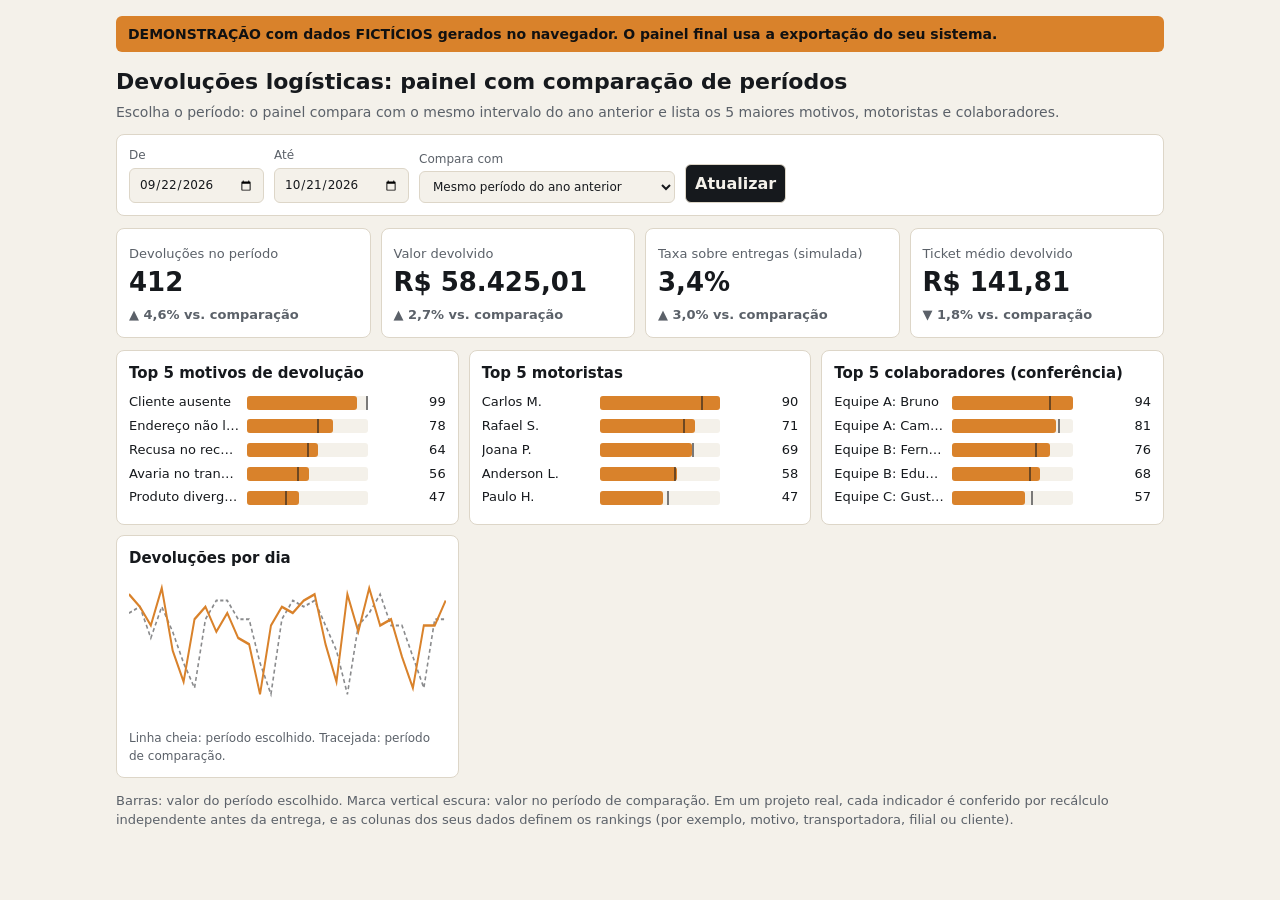
==== dashboard-logistica/index.html @ b7f14029 "demo: dashboard de devolucoes logisticas (dados ficticios)" ====
<!doctype html>
<html lang="pt-BR">
<head>
<meta charset="utf-8">
<meta name="viewport" content="width=device-width,initial-scale=1">
<title>Demonstração: dashboard de devoluções logísticas</title>
<meta name="robots" content="noindex">
<style>
:root{--bg:#f4f1ea;--ink:#16191d;--mut:#5b6169;--card:#fff;--acc:#d9822b;--ok:#2f7d4f;--bad:#b3392f;--line:#ddd6c8}
@media(prefers-color-scheme:dark){:root{--bg:#14171a;--ink:#eceae4;--mut:#9aa0a8;--card:#1d2125;--line:#2f353b;--acc:#e8994a}}
*{box-sizing:border-box}body{margin:0;background:var(--bg);color:var(--ink);font:16px/1.45 system-ui,-apple-system,Segoe UI,Roboto,sans-serif}
.wrap{max-width:1080px;margin:0 auto;padding:16px}
.demo{background:var(--acc);color:#111;padding:8px 12px;font-weight:700;font-size:14px;border-radius:6px}
h1{font-size:22px;margin:14px 0 4px}p.sub{color:var(--mut);margin:0 0 12px;font-size:14px}
.bar{display:flex;gap:10px;flex-wrap:wrap;align-items:end;background:var(--card);border:1px solid var(--line);border-radius:8px;padding:12px;margin-bottom:12px}
label{font-size:12px;color:var(--mut);display:flex;flex-direction:column;gap:3px}
input,select,button{font:inherit;padding:7px 9px;border:1px solid var(--line);border-radius:6px;background:var(--bg);color:var(--ink)}
button{background:var(--ink);color:var(--bg);cursor:pointer;font-weight:600}
.kpis{display:grid;grid-template-columns:repeat(auto-fit,minmax(200px,1fr));gap:10px;margin-bottom:12px}
.k{background:var(--card);border:1px solid var(--line);border-radius:8px;padding:12px}
.k b{display:block;font-size:26px}.k span{font-size:13px;color:var(--mut)}
.d{font-size:13px;font-weight:700}.up{color:var(--bad)}.down{color:var(--ok)}
.grid{display:grid;grid-template-columns:repeat(auto-fit,minmax(300px,1fr));gap:10px}
.card{background:var(--card);border:1px solid var(--line);border-radius:8px;padding:12px}
.card h2{font-size:15px;margin:0 0 8px}
.row{display:grid;grid-template-columns:110px 1fr 70px;gap:8px;align-items:center;font-size:13px;margin:5px 0}
.row .n{overflow:hidden;text-overflow:ellipsis;white-space:nowrap}
.track{background:var(--bg);height:14px;border-radius:3px;position:relative}
.fill{height:100%;background:var(--acc);border-radius:3px}
.prev{position:absolute;top:0;height:100%;border-right:2px solid var(--ink);opacity:.55}
.row .v{text-align:right;font-variant-numeric:tabular-nums}
svg{width:100%;height:140px}
.leg{font-size:12px;color:var(--mut);margin-top:6px}
.how{font-size:13px;color:var(--mut);margin-top:14px}
</style>
</head>
<body>
<div class="wrap">
<div class="demo">DEMONSTRAÇÃO com dados FICTÍCIOS gerados no navegador. O painel final usa a exportação do seu sistema.</div>
<h1>Devoluções logísticas: painel com comparação de períodos</h1>
<p class="sub">Escolha o período: o painel compara com o mesmo intervalo do ano anterior e lista os 5 maiores motivos, motoristas e colaboradores.</p>
<div class="bar">
 <label>De<input type="date" id="de"></label>
 <label>Até<input type="date" id="ate"></label>
 <label>Compara com<select id="cmp"><option value="ano">Mesmo período do ano anterior</option><option value="ant">Período anterior de mesma duração</option></select></label>
 <button id="ok">Atualizar</button>
</div>
<div class="kpis" id="kpis"></div>
<div class="grid">
 <div class="card"><h2>Top 5 motivos de devolução</h2><div id="g1"></div></div>
 <div class="card"><h2>Top 5 motoristas</h2><div id="g2"></div></div>
 <div class="card"><h2>Top 5 colaboradores (conferência)</h2><div id="g3"></div></div>
 <div class="card"><h2>Devoluções por dia</h2><svg id="sp" viewBox="0 0 400 140" preserveAspectRatio="none"></svg><div class="leg">Linha cheia: período escolhido. Tracejada: período de comparação.</div></div>
</div>
<p class="how">Barras: valor do período escolhido. Marca vertical escura: valor no período de comparação. Em um projeto real, cada indicador é conferido por recálculo independente antes da entrega, e as colunas dos seus dados definem os rankings (por exemplo, motivo, transportadora, filial ou cliente).</p>
</div>
<script>
// Dados fictícios determinísticos (gerador pseudoaleatório com semente fixa)
function rng(s){return function(){s|=0;s=s+0x6D2B79F5|0;let t=Math.imul(s^s>>>15,1|s);t=t+Math.imul(t^t>>>7,61|t)^t;return((t^t>>>14)>>>0)/4294967296}}
const R=rng(20261022);
const MOT=["Cliente ausente","Endereço não localizado","Recusa no recebimento","Avaria no transporte","Produto divergente","Atraso na entrega","Embalagem violada"];
const DRV=["Carlos M.","Rafael S.","Joana P.","Anderson L.","Paulo H.","Marina T.","Diego F."];
const COL=["Equipe A: Bruno","Equipe A: Camila","Equipe B: Eduardo","Equipe B: Fernanda","Equipe C: Gustavo","Equipe C: Helena"];
const W=[.30,.18,.14,.12,.10,.09,.07], WD=[.2,.18,.17,.15,.12,.1,.08], WC=[.22,.2,.18,.16,.14,.1];
function pick(w){let x=R(),a=0;for(let i=0;i<w.length;i++){a+=w[i];if(x<a)return i}return w.length-1}
const rec=[]; // {d:'YYYY-MM-DD', m, dr, c, v}
const start=new Date(Date.UTC(2025,0,1)), end=new Date(Date.UTC(2026,9,22));
for(let t=start.getTime();t<=end.getTime();t+=864e5){
 const d=new Date(t), dow=d.getUTCDay(); const base=dow==0?4:dow==6?9:15;
 const yearBoost=t>=Date.UTC(2026,0,1)?1.07:1; const n=Math.round(base*yearBoost*(0.75+R()*0.5));
 const ds=d.toISOString().slice(0,10);
 for(let i=0;i<n;i++)rec.push({d:ds,m:pick(W),dr:pick(WD),c:pick(WC),v:Math.round((38+R()*210)*100)/100});
}
const $=id=>document.getElementById(id);
const brl=n=>n.toLocaleString("pt-BR",{style:"currency",currency:"BRL"});
function iso(d){return d.toISOString().slice(0,10)}
function addDays(s,n){const d=new Date(s+"T00:00:00Z");d.setUTCDate(d.getUTCDate()+n);return iso(d)}
function shiftYear(s,n){const d=new Date(s+"T00:00:00Z");d.setUTCFullYear(d.getUTCFullYear()+n);return iso(d)}
function diff(a,b){return Math.round((new Date(b+"T00:00:00Z")-new Date(a+"T00:00:00Z"))/864e5)}
function slice(a,b){return rec.filter(r=>r.d>=a&&r.d<=b)}
function agg(rs,key,names){const o=names.map((n,i)=>({n,c:0,v:0}));rs.forEach(r=>{o[r[key]].c++;o[r[key]].v+=r.v});return o}
function pct(a,b){if(!b)return"";const p=(a-b)/b*100;const cls=p>0?"up":"down";return `<span class="d ${cls}">${p>0?"▲":"▼"} ${Math.abs(p).toFixed(1).replace(".",",")}% vs. comparação</span>`}
function bars(el,cur,prev){
 const t=[...cur].map((o,i)=>({...o,p:prev[i].c})).sort((a,b)=>b.c-a.c).slice(0,5);
 const mx=Math.max(1,...t.map(o=>Math.max(o.c,o.p)));
 $(el).innerHTML=t.map(o=>`<div class="row"><div class="n" title="${o.n}">${o.n}</div><div class="track"><div class="fill" style="width:${o.c/mx*100}%"></div><div class="prev" style="width:${o.p/mx*100}%"></div></div><div class="v">${o.c}</div></div>`).join("");
}
function line(cur,prev,n){
 const mx=Math.max(1,...cur,...prev);const pt=a=>a.map((v,i)=>`${i/(n-1||1)*400},${135-v/mx*125}`).join(" ");
 $("sp").innerHTML=`<polyline fill="none" stroke="currentColor" stroke-opacity=".5" stroke-dasharray="4 3" stroke-width="2" points="${pt(prev)}"/><polyline fill="none" stroke="#d9822b" stroke-width="2.5" points="${pt(cur)}"/>`;
}
function run(){
 let a=$("de").value,b=$("ate").value; if(!a||!b||a>b)return;
 const n=diff(a,b)+1; let pa,pb; if($("cmp").value=="ano"){pa=shiftYear(a,-1);pb=shiftYear(b,-1)}else{pb=addDays(a,-1);pa=addDays(pb,-(n-1))}
 const cur=slice(a,b),prev=slice(pa,pb);
 const sum=rs=>rs.reduce((s,r)=>s+r.v,0);
 const entregas=Math.round(cur.length/0.034), entregasP=Math.round(prev.length/0.033);
 $("kpis").innerHTML=`<div class="k"><span>Devoluções no período</span><b>${cur.length.toLocaleString("pt-BR")}</b>${pct(cur.length,prev.length)}</div>
 <div class="k"><span>Valor devolvido</span><b>${brl(sum(cur))}</b>${pct(sum(cur),sum(prev))}</div>
 <div class="k"><span>Taxa sobre entregas (simulada)</span><b>${(cur.length/entregas*100).toFixed(1).replace(".",",")}%</b>${pct(cur.length/entregas,prev.length/entregasP)}</div>
 <div class="k"><span>Ticket médio devolvido</span><b>${brl(cur.length?sum(cur)/cur.length:0)}</b>${pct(cur.length?sum(cur)/cur.length:0,prev.length?sum(prev)/prev.length:0)}</div>`;
 bars("g1",agg(cur,"m",MOT),agg(prev,"m",MOT));bars("g2",agg(cur,"dr",DRV),agg(prev,"dr",DRV));bars("g3",agg(cur,"c",COL),agg(prev,"c",COL));
 const days=(s,m)=>Array.from({length:m},(_,i)=>{const d=addDays(s,i);return rec.filter(r=>r.d==d).length});
 line(days(a,n),days(pa,n),n);
}
$("de").value="2026-09-22";$("ate").value="2026-10-21";$("ok").onclick=run;["de","ate","cmp"].forEach(i=>$(i).onchange=run);run();
</script>
</body>
</html>
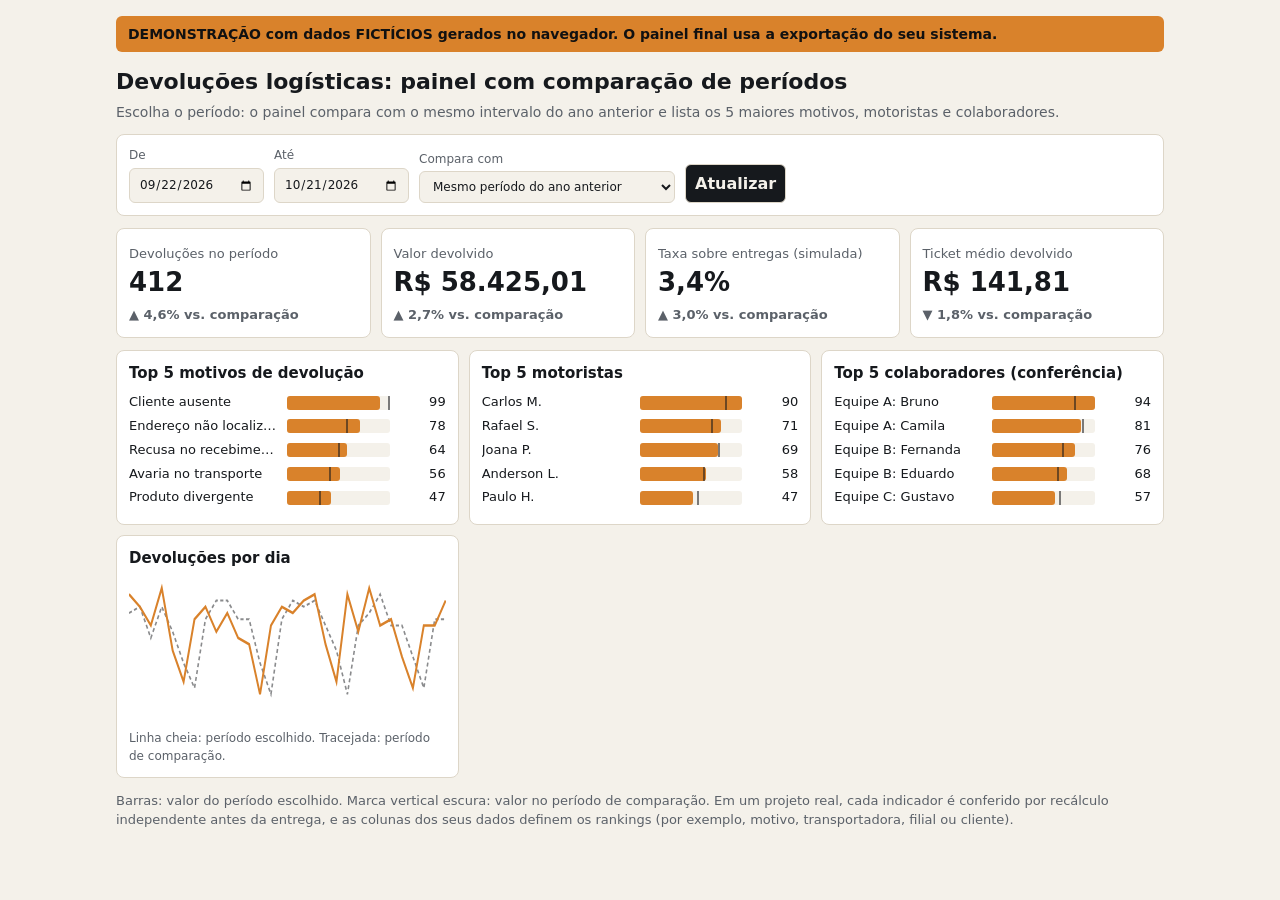
==== commit 58c96e57: "fix: coluna de nomes mais larga" ====
--- a/dashboard-logistica/index.html
+++ b/dashboard-logistica/index.html
@@ -23,7 +23,7 @@
 .grid{display:grid;grid-template-columns:repeat(auto-fit,minmax(300px,1fr));gap:10px}
 .card{background:var(--card);border:1px solid var(--line);border-radius:8px;padding:12px}
 .card h2{font-size:15px;margin:0 0 8px}
-.row{display:grid;grid-template-columns:110px 1fr 70px;gap:8px;align-items:center;font-size:13px;margin:5px 0}
+.row{display:grid;grid-template-columns:150px 1fr 48px;gap:8px;align-items:center;font-size:13px;margin:5px 0}
 .row .n{overflow:hidden;text-overflow:ellipsis;white-space:nowrap}
 .track{background:var(--bg);height:14px;border-radius:3px;position:relative}
 .fill{height:100%;background:var(--acc);border-radius:3px}
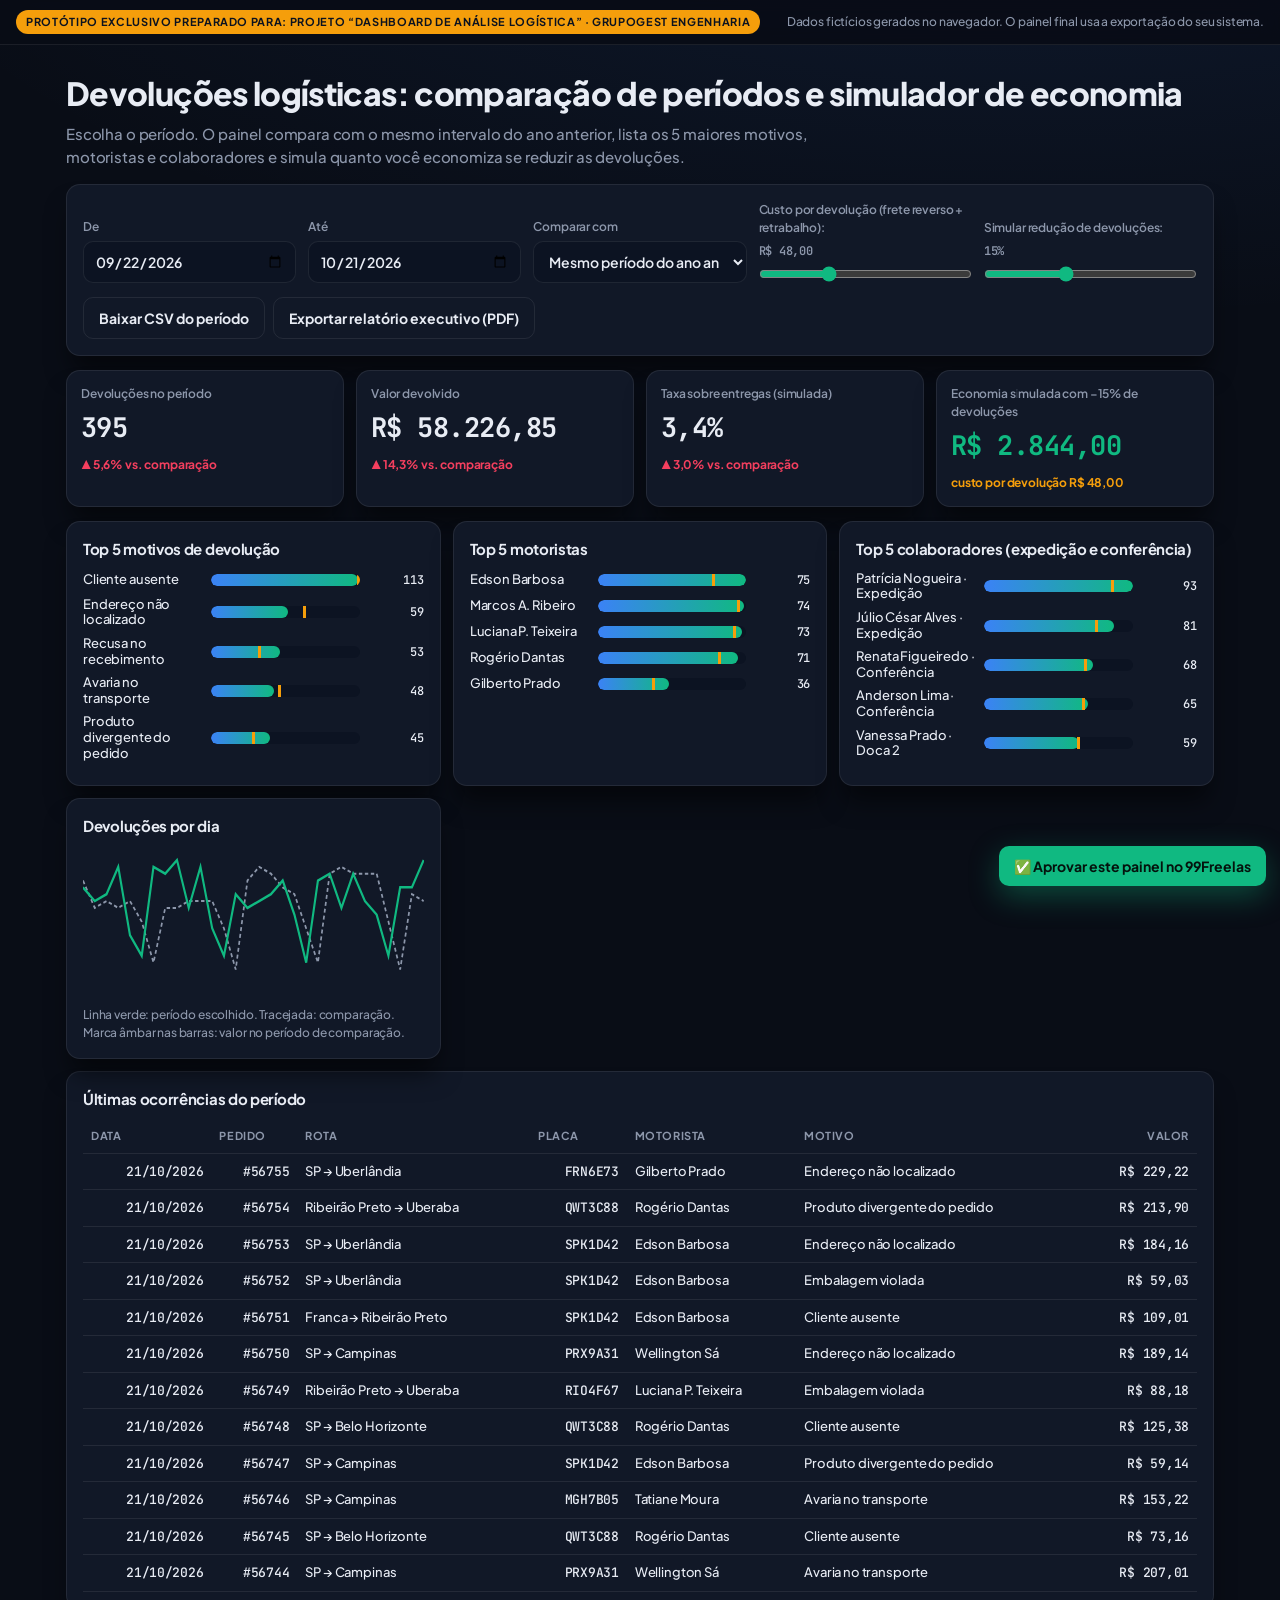
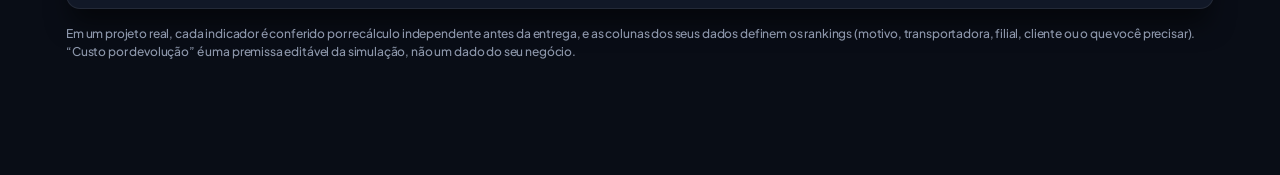
==== commit 917da28c: "demos: padrao Executive Dark, simulador, exportacoes, +3 prototipos (792187, 793183, 793138)" ====
--- a/dashboard-logistica/index.html
+++ b/dashboard-logistica/index.html
@@ -3,107 +3,95 @@
 <head>
 <meta charset="utf-8">
 <meta name="viewport" content="width=device-width,initial-scale=1">
-<title>Demonstração: dashboard de devoluções logísticas</title>
+<title>Dashboard de análise logística · protótipo</title>
 <meta name="robots" content="noindex">
-<style>
-:root{--bg:#f4f1ea;--ink:#16191d;--mut:#5b6169;--card:#fff;--acc:#d9822b;--ok:#2f7d4f;--bad:#b3392f;--line:#ddd6c8}
-@media(prefers-color-scheme:dark){:root{--bg:#14171a;--ink:#eceae4;--mut:#9aa0a8;--card:#1d2125;--line:#2f353b;--acc:#e8994a}}
-*{box-sizing:border-box}body{margin:0;background:var(--bg);color:var(--ink);font:16px/1.45 system-ui,-apple-system,Segoe UI,Roboto,sans-serif}
-.wrap{max-width:1080px;margin:0 auto;padding:16px}
-.demo{background:var(--acc);color:#111;padding:8px 12px;font-weight:700;font-size:14px;border-radius:6px}
-h1{font-size:22px;margin:14px 0 4px}p.sub{color:var(--mut);margin:0 0 12px;font-size:14px}
-.bar{display:flex;gap:10px;flex-wrap:wrap;align-items:end;background:var(--card);border:1px solid var(--line);border-radius:8px;padding:12px;margin-bottom:12px}
-label{font-size:12px;color:var(--mut);display:flex;flex-direction:column;gap:3px}
-input,select,button{font:inherit;padding:7px 9px;border:1px solid var(--line);border-radius:6px;background:var(--bg);color:var(--ink)}
-button{background:var(--ink);color:var(--bg);cursor:pointer;font-weight:600}
-.kpis{display:grid;grid-template-columns:repeat(auto-fit,minmax(200px,1fr));gap:10px;margin-bottom:12px}
-.k{background:var(--card);border:1px solid var(--line);border-radius:8px;padding:12px}
-.k b{display:block;font-size:26px}.k span{font-size:13px;color:var(--mut)}
-.d{font-size:13px;font-weight:700}.up{color:var(--bad)}.down{color:var(--ok)}
-.grid{display:grid;grid-template-columns:repeat(auto-fit,minmax(300px,1fr));gap:10px}
-.card{background:var(--card);border:1px solid var(--line);border-radius:8px;padding:12px}
-.card h2{font-size:15px;margin:0 0 8px}
-.row{display:grid;grid-template-columns:150px 1fr 48px;gap:8px;align-items:center;font-size:13px;margin:5px 0}
-.row .n{overflow:hidden;text-overflow:ellipsis;white-space:nowrap}
-.track{background:var(--bg);height:14px;border-radius:3px;position:relative}
-.fill{height:100%;background:var(--acc);border-radius:3px}
-.prev{position:absolute;top:0;height:100%;border-right:2px solid var(--ink);opacity:.55}
-.row .v{text-align:right;font-variant-numeric:tabular-nums}
-svg{width:100%;height:140px}
-.leg{font-size:12px;color:var(--mut);margin-top:6px}
-.how{font-size:13px;color:var(--mut);margin-top:14px}
-</style>
+<link rel="stylesheet" href="../assets/gg.css">
 </head>
 <body>
-<div class="wrap">
-<div class="demo">DEMONSTRAÇÃO com dados FICTÍCIOS gerados no navegador. O painel final usa a exportação do seu sistema.</div>
-<h1>Devoluções logísticas: painel com comparação de períodos</h1>
-<p class="sub">Escolha o período: o painel compara com o mesmo intervalo do ano anterior e lista os 5 maiores motivos, motoristas e colaboradores.</p>
-<div class="bar">
- <label>De<input type="date" id="de"></label>
- <label>Até<input type="date" id="ate"></label>
- <label>Compara com<select id="cmp"><option value="ano">Mesmo período do ano anterior</option><option value="ant">Período anterior de mesma duração</option></select></label>
- <button id="ok">Atualizar</button>
-</div>
-<div class="kpis" id="kpis"></div>
-<div class="grid">
- <div class="card"><h2>Top 5 motivos de devolução</h2><div id="g1"></div></div>
- <div class="card"><h2>Top 5 motoristas</h2><div id="g2"></div></div>
- <div class="card"><h2>Top 5 colaboradores (conferência)</h2><div id="g3"></div></div>
- <div class="card"><h2>Devoluções por dia</h2><svg id="sp" viewBox="0 0 400 140" preserveAspectRatio="none"></svg><div class="leg">Linha cheia: período escolhido. Tracejada: período de comparação.</div></div>
-</div>
-<p class="how">Barras: valor do período escolhido. Marca vertical escura: valor no período de comparação. Em um projeto real, cada indicador é conferido por recálculo independente antes da entrega, e as colunas dos seus dados definem os rankings (por exemplo, motivo, transportadora, filial ou cliente).</p>
-</div>
+<header class="top">
+ <span class="badge">Protótipo exclusivo preparado para: projeto “Dashboard de análise logística” · GrupoGest Engenharia</span>
+ <small>Dados fictícios gerados no navegador. O painel final usa a exportação do seu sistema.</small>
+</header>
+<main class="wrap">
+ <div class="hd"><h1>Devoluções logísticas: comparação de períodos e simulador de economia</h1>
+ <p>Escolha o período. O painel compara com o mesmo intervalo do ano anterior, lista os 5 maiores motivos, motoristas e colaboradores e simula quanto você economiza se reduzir as devoluções.</p></div>
+
+ <section class="panel" aria-label="Filtros">
+  <div class="ctl">
+   <label>De<input type="date" id="de"></label>
+   <label>Até<input type="date" id="ate"></label>
+   <label>Comparar com<select id="cmp"><option value="ano">Mesmo período do ano anterior</option><option value="ant">Período anterior de mesma duração</option></select></label>
+   <label>Custo por devolução (frete reverso + retrabalho): <span class="mono" id="cv"></span><input type="range" id="cust" min="15" max="120" value="48" step="1"></label>
+   <label>Simular redução de devoluções: <span class="mono" id="rv"></span><input type="range" id="red" min="0" max="40" value="15" step="1"></label>
+  </div>
+  <div class="row"><button class="btn ghost" id="csv">Baixar CSV do período</button><button class="btn ghost" id="pdf">Exportar relatório executivo (PDF)</button></div>
+ </section>
+
+ <section class="kpis" id="kpis" style="margin-top:14px"></section>
+
+ <section class="grid">
+  <div class="panel"><h2>Top 5 motivos de devolução</h2><div id="g1"></div></div>
+  <div class="panel"><h2>Top 5 motoristas</h2><div id="g2"></div></div>
+  <div class="panel"><h2>Top 5 colaboradores (expedição e conferência)</h2><div id="g3"></div></div>
+  <div class="panel"><h2>Devoluções por dia</h2><svg class="ch" id="sp" viewBox="0 0 400 150" preserveAspectRatio="none" role="img" aria-label="Linha de devoluções por dia"></svg><div class="leg">Linha verde: período escolhido. Tracejada: comparação. Marca âmbar nas barras: valor no período de comparação.</div></div>
+ </section>
+
+ <section class="panel" style="margin-top:12px"><h2>Últimas ocorrências do período</h2><div class="tw"><table><thead><tr><th>Data</th><th>Pedido</th><th>Rota</th><th>Placa</th><th>Motorista</th><th>Motivo</th><th class="n">Valor</th></tr></thead><tbody id="tb"></tbody></table></div></section>
+ <p class="foot">Em um projeto real, cada indicador é conferido por recálculo independente antes da entrega, e as colunas dos seus dados definem os rankings (motivo, transportadora, filial, cliente ou o que você precisar). “Custo por devolução” é uma premissa editável da simulação, não um dado do seu negócio.</p>
+</main>
+
+<button class="btn em cta" id="cta">✅ Aprovar este painel no 99Freelas</button>
+<div class="mod" id="mod" role="dialog" aria-modal="true"><div class="panel">
+ <h2>O que já está pronto e o que será conectado aos seus dados</h2>
+ <p class="leg">Aprovação e pagamento acontecem dentro do 99Freelas, pelo chat do projeto.</p>
+ <ul>
+  <li><b>Pronto neste protótipo:</b> filtro de período, comparação com o ano anterior, 4 indicadores, top 5 de motivos, motoristas e colaboradores, linha diária, simulador de economia, exportação CSV e PDF.</li>
+  <li><b>Será conectado aos seus dados:</b> a exportação do seu sistema (CSV/Excel), com as suas colunas, regras de devolução e metas.</li>
+  <li><b>Conferência:</b> totais recalculados por um segundo método antes da entrega.</li>
+  <li><b>Formato final:</b> Excel/Google Sheets ou página web, conforme você preferir.</li>
+ </ul>
+ <div class="row"><button class="btn ghost" id="x">Fechar</button></div>
+</div></div>
+
+<script src="../assets/gg.js"></script>
 <script>
-// Dados fictícios determinísticos (gerador pseudoaleatório com semente fixa)
-function rng(s){return function(){s|=0;s=s+0x6D2B79F5|0;let t=Math.imul(s^s>>>15,1|s);t=t+Math.imul(t^t>>>7,61|t)^t;return((t^t>>>14)>>>0)/4294967296}}
-const R=rng(20261022);
-const MOT=["Cliente ausente","Endereço não localizado","Recusa no recebimento","Avaria no transporte","Produto divergente","Atraso na entrega","Embalagem violada"];
-const DRV=["Carlos M.","Rafael S.","Joana P.","Anderson L.","Paulo H.","Marina T.","Diego F."];
-const COL=["Equipe A: Bruno","Equipe A: Camila","Equipe B: Eduardo","Equipe B: Fernanda","Equipe C: Gustavo","Equipe C: Helena"];
-const W=[.30,.18,.14,.12,.10,.09,.07], WD=[.2,.18,.17,.15,.12,.1,.08], WC=[.22,.2,.18,.16,.14,.1];
-function pick(w){let x=R(),a=0;for(let i=0;i<w.length;i++){a+=w[i];if(x<a)return i}return w.length-1}
-const rec=[]; // {d:'YYYY-MM-DD', m, dr, c, v}
-const start=new Date(Date.UTC(2025,0,1)), end=new Date(Date.UTC(2026,9,22));
-for(let t=start.getTime();t<=end.getTime();t+=864e5){
- const d=new Date(t), dow=d.getUTCDay(); const base=dow==0?4:dow==6?9:15;
- const yearBoost=t>=Date.UTC(2026,0,1)?1.07:1; const n=Math.round(base*yearBoost*(0.75+R()*0.5));
- const ds=d.toISOString().slice(0,10);
- for(let i=0;i<n;i++)rec.push({d:ds,m:pick(W),dr:pick(WD),c:pick(WC),v:Math.round((38+R()*210)*100)/100});
-}
-const $=id=>document.getElementById(id);
-const brl=n=>n.toLocaleString("pt-BR",{style:"currency",currency:"BRL"});
-function iso(d){return d.toISOString().slice(0,10)}
-function addDays(s,n){const d=new Date(s+"T00:00:00Z");d.setUTCDate(d.getUTCDate()+n);return iso(d)}
-function shiftYear(s,n){const d=new Date(s+"T00:00:00Z");d.setUTCFullYear(d.getUTCFullYear()+n);return iso(d)}
-function diff(a,b){return Math.round((new Date(b+"T00:00:00Z")-new Date(a+"T00:00:00Z"))/864e5)}
-function slice(a,b){return rec.filter(r=>r.d>=a&&r.d<=b)}
-function agg(rs,key,names){const o=names.map((n,i)=>({n,c:0,v:0}));rs.forEach(r=>{o[r[key]].c++;o[r[key]].v+=r.v});return o}
-function pct(a,b){if(!b)return"";const p=(a-b)/b*100;const cls=p>0?"up":"down";return `<span class="d ${cls}">${p>0?"▲":"▼"} ${Math.abs(p).toFixed(1).replace(".",",")}% vs. comparação</span>`}
-function bars(el,cur,prev){
- const t=[...cur].map((o,i)=>({...o,p:prev[i].c})).sort((a,b)=>b.c-a.c).slice(0,5);
- const mx=Math.max(1,...t.map(o=>Math.max(o.c,o.p)));
- $(el).innerHTML=t.map(o=>`<div class="row"><div class="n" title="${o.n}">${o.n}</div><div class="track"><div class="fill" style="width:${o.c/mx*100}%"></div><div class="prev" style="width:${o.p/mx*100}%"></div></div><div class="v">${o.c}</div></div>`).join("");
-}
-function line(cur,prev,n){
- const mx=Math.max(1,...cur,...prev);const pt=a=>a.map((v,i)=>`${i/(n-1||1)*400},${135-v/mx*125}`).join(" ");
- $("sp").innerHTML=`<polyline fill="none" stroke="currentColor" stroke-opacity=".5" stroke-dasharray="4 3" stroke-width="2" points="${pt(prev)}"/><polyline fill="none" stroke="#d9822b" stroke-width="2.5" points="${pt(cur)}"/>`;
-}
-function run(){
- let a=$("de").value,b=$("ate").value; if(!a||!b||a>b)return;
- const n=diff(a,b)+1; let pa,pb; if($("cmp").value=="ano"){pa=shiftYear(a,-1);pb=shiftYear(b,-1)}else{pb=addDays(a,-1);pa=addDays(pb,-(n-1))}
- const cur=slice(a,b),prev=slice(pa,pb);
- const sum=rs=>rs.reduce((s,r)=>s+r.v,0);
- const entregas=Math.round(cur.length/0.034), entregasP=Math.round(prev.length/0.033);
- $("kpis").innerHTML=`<div class="k"><span>Devoluções no período</span><b>${cur.length.toLocaleString("pt-BR")}</b>${pct(cur.length,prev.length)}</div>
- <div class="k"><span>Valor devolvido</span><b>${brl(sum(cur))}</b>${pct(sum(cur),sum(prev))}</div>
- <div class="k"><span>Taxa sobre entregas (simulada)</span><b>${(cur.length/entregas*100).toFixed(1).replace(".",",")}%</b>${pct(cur.length/entregas,prev.length/entregasP)}</div>
- <div class="k"><span>Ticket médio devolvido</span><b>${brl(cur.length?sum(cur)/cur.length:0)}</b>${pct(cur.length?sum(cur)/cur.length:0,prev.length?sum(prev)/prev.length:0)}</div>`;
- bars("g1",agg(cur,"m",MOT),agg(prev,"m",MOT));bars("g2",agg(cur,"dr",DRV),agg(prev,"dr",DRV));bars("g3",agg(cur,"c",COL),agg(prev,"c",COL));
- const days=(s,m)=>Array.from({length:m},(_,i)=>{const d=addDays(s,i);return rec.filter(r=>r.d==d).length});
- line(days(a,n),days(pa,n),n);
-}
-$("de").value="2026-09-22";$("ate").value="2026-10-21";$("ok").onclick=run;["de","ate","cmp"].forEach(i=>$(i).onchange=run);run();
+const R=GG.rng(20261022),$=GG.$;
+const MOT=["Cliente ausente","Endereço não localizado","Recusa no recebimento","Avaria no transporte","Produto divergente do pedido","Atraso na entrega","Embalagem violada"];
+const DRV=["Marcos A. Ribeiro","Luciana P. Teixeira","Rogério Dantas","Edson Barbosa","Tatiane Moura","Wellington Sá","Gilberto Prado"];
+const PLC=["BRA2E19","RIO4F67","QWT3C88","SPK1D42","MGH7B05","PRX9A31","FRN6E73"];
+const COL=["Patrícia Nogueira · Expedição","Júlio César Alves · Expedição","Renata Figueiredo · Conferência","Anderson Lima · Conferência","Vanessa Prado · Doca 2","Cláudio Matos · Doca 1"];
+const ROT=["SP → Belo Horizonte","SP → Campinas","Franca → Ribeirão Preto","SP → Uberlândia","Ribeirão Preto → Uberaba","SP → Sorocaba"];
+const W=[.30,.18,.14,.12,.10,.09,.07],WD=[.2,.18,.17,.15,.12,.1,.08],WC=[.22,.2,.18,.16,.14,.1];
+const pick=w=>{let x=R(),a=0;for(let i=0;i<w.length;i++){a+=w[i];if(x<a)return i}return w.length-1};
+const rec=[];let pid=48210;
+for(let t=Date.UTC(2025,0,1);t<=Date.UTC(2026,9,22);t+=864e5){const d=new Date(t),dow=d.getUTCDay();const base=dow==0?4:dow==6?9:15;const n=Math.round(base*(t>=Date.UTC(2026,0,1)?1.07:1)*(.75+R()*.5));const ds=d.toISOString().slice(0,10);
+ for(let i=0;i<n;i++){const dr=pick(WD);rec.push({d:ds,p:pid++,m:pick(W),dr,c:pick(WC),r:Math.floor(R()*ROT.length),v:Math.round((38+R()*210)*100)/100})}}
+const iso=d=>d.toISOString().slice(0,10),add=(s,n)=>{const d=new Date(s+"T00:00:00Z");d.setUTCDate(d.getUTCDate()+n);return iso(d)},yr=(s,n)=>{const d=new Date(s+"T00:00:00Z");d.setUTCFullYear(d.getUTCFullYear()+n);return iso(d)},diff=(a,b)=>Math.round((new Date(b+"T00:00:00Z")-new Date(a+"T00:00:00Z"))/864e5);
+const slice=(a,b)=>rec.filter(r=>r.d>=a&&r.d<=b),sum=rs=>rs.reduce((s,r)=>s+r.v,0);
+const agg=(rs,k,N)=>{const o=N.map(n=>({n,c:0}));rs.forEach(r=>o[r[k]].c++);return o};
+const dlt=(a,b,inv)=>{if(!b)return'';const p=(a-b)/b*100,bad=inv?p>0:p<0;return`<i class="${Math.abs(p)<.05?'neu':(p>0)?'up':'dn'}">${p>0?'▲':'▼'} ${Math.abs(p).toFixed(1).replace('.',',')}% vs. comparação</i>`};
+let cur=[],prv=[],range={};
+function bars(el,c,p){const t=c.map((o,i)=>({...o,p:p[i].c})).sort((a,b)=>b.c-a.c).slice(0,5),mx=Math.max(1,...t.map(o=>Math.max(o.c,o.p)));
+ $(el).innerHTML=t.map(o=>`<div class="bar"><div class="nm">${o.n}</div><div class="trk"><div class="fl" style="width:${o.c/mx*100}%"></div><div class="pv" style="left:${o.p/mx*100}%"></div></div><div class="v">${GG.int(o.c)}</div></div>`).join('')}
+function run(){const a=$('de').value,b=$('ate').value;if(!a||!b||a>b)return;const n=diff(a,b)+1;let pa,pb;
+ if($('cmp').value=='ano'){pa=yr(a,-1);pb=yr(b,-1)}else{pb=add(a,-1);pa=add(pb,-(n-1))}
+ cur=slice(a,b);prv=slice(pa,pb);range={a,b};
+ const cust=+$('cust').value,red=+$('red').value;$('cv').textContent=GG.brl(cust);$('rv').textContent=red+'%';
+ const eco=cur.length*red/100*cust,ent=cur.length/0.034,entP=prv.length/0.033;
+ $('kpis').innerHTML=`<div class="k"><span>Devoluções no período</span><b id="k1"></b>${dlt(cur.length,prv.length,1)}</div>
+ <div class="k"><span>Valor devolvido</span><b id="k2"></b>${dlt(sum(cur),sum(prv),1)}</div>
+ <div class="k"><span>Taxa sobre entregas (simulada)</span><b id="k3"></b>${dlt(cur.length/ent,prv.length/entP,1)}</div>
+ <div class="k"><span>Economia simulada com −${red}% de devoluções</span><b id="k4" style="color:var(--em)"></b><i class="neu">custo por devolução ${GG.brl(cust)}</i></div>`;
+ GG.tween($('k1'),cur.length,GG.int);GG.tween($('k2'),sum(cur),GG.brl);GG.tween($('k3'),cur.length/ent*100,GG.pct);GG.tween($('k4'),eco,GG.brl);
+ bars('g1',agg(cur,'m',MOT),agg(prv,'m',MOT));bars('g2',agg(cur,'dr',DRV),agg(prv,'dr',DRV));bars('g3',agg(cur,'c',COL),agg(prv,'c',COL));
+ const days=(s,m)=>{const mp={};rec.forEach(r=>{if(r.d>=s&&r.d<=add(s,m-1))mp[r.d]=(mp[r.d]||0)+1});return Array.from({length:m},(_,i)=>mp[add(s,i)]||0)};
+ const c=days(a,n),p=days(pa,n),mx=Math.max(1,...c,...p),pt=x=>x.map((v,i)=>`${i/(n-1||1)*400},${142-v/mx*130}`).join(' ');
+ $('sp').innerHTML=`<polyline fill="none" stroke="#8D97AB" stroke-dasharray="4 3" stroke-width="2" points="${pt(p)}"/><polyline fill="none" stroke="#10B981" stroke-width="2.5" points="${pt(c)}"/>`;
+ $('tb').innerHTML=cur.slice(-12).reverse().map(r=>`<tr><td class="n">${r.d.split('-').reverse().join('/')}</td><td class="n">#${r.p}</td><td>${ROT[r.r]}</td><td class="n">${PLC[r.dr]}</td><td>${DRV[r.dr]}</td><td>${MOT[r.m]}</td><td class="n">${GG.brl(r.v)}</td></tr>`).join('')}
+$('de').value='2026-09-22';$('ate').value='2026-10-21';
+['de','ate','cmp','cust','red'].forEach(i=>$(i).addEventListener('input',run));run();
+$('csv').onclick=()=>GG.csv(`devolucoes_${range.a}_${range.b}.csv`,[['Data','Pedido','Rota','Placa','Motorista','Colaborador','Motivo','Valor (R$)'],...cur.map(r=>[r.d,r.p,ROT[r.r],PLC[r.dr],DRV[r.dr],COL[r.c],MOT[r.m],r.v.toFixed(2).replace('.',',')])]);
+$('pdf').onclick=()=>window.print();$('cta').onclick=()=>GG.modal();$('x').onclick=()=>GG.modal();
 </script>
 </body>
 </html>
--- a/assets/gg.css
+++ b/assets/gg.css
@@ -0,0 +1,50 @@
+@import url('https://fonts.googleapis.com/css2?family=JetBrains+Mono:wght@400;600&family=Plus+Jakarta+Sans:wght@500;600;700;800&display=swap');
+:root{--bg:#090D16;--card:#111827;--line:rgba(255,255,255,.08);--ink:#E8ECF4;--mut:#8D97AB;--em:#10B981;--am:#F59E0B;--bl:#3B82F6;--rd:#F43F5E;--sh:0 20px 25px -5px rgba(0,0,0,.5)}
+*{box-sizing:border-box;min-width:0}
+html{-webkit-text-size-adjust:100%}
+body{margin:0;background:radial-gradient(1200px 500px at 80% -10%,rgba(59,130,246,.12),transparent),var(--bg);color:var(--ink);font:500 15px/1.5 'Plus Jakarta Sans',system-ui,sans-serif;letter-spacing:-.01em;padding-bottom:84px;overflow-x:hidden}
+.num,.k b,td.n,.mono{font-family:'JetBrains Mono',ui-monospace,monospace;font-variant-numeric:tabular-nums;letter-spacing:-.02em}
+h1,h2,h3{letter-spacing:-.02em;margin:0}
+.top{position:sticky;top:0;z-index:20;background:rgba(9,13,22,.92);backdrop-filter:blur(8px);border-bottom:1px solid var(--line);padding:10px 16px;display:flex;gap:10px;align-items:center;justify-content:space-between;flex-wrap:wrap}
+.badge{font:700 11px/1.3 'Plus Jakarta Sans';letter-spacing:.06em;text-transform:uppercase;color:#0b1220;background:var(--am);padding:5px 10px;border-radius:999px}
+.top small{color:var(--mut);font-size:12px}
+.wrap{max-width:1180px;margin:0 auto;padding:18px 16px}
+.hd{margin:6px 0 16px}.hd h1{font-size:clamp(22px,4vw,32px);font-weight:800}.hd p{color:var(--mut);margin:6px 0 0;max-width:760px}
+.panel{background:var(--card);border:1px solid var(--line);border-radius:14px;box-shadow:var(--sh);padding:16px}
+.ctl{display:grid;grid-template-columns:repeat(auto-fit,minmax(170px,1fr));gap:12px;align-items:end;margin-bottom:14px}
+label{overflow:hidden;display:flex;flex-direction:column;gap:5px;color:var(--mut);font-size:12px;font-weight:600}
+input,select,textarea{font:600 14px 'Plus Jakarta Sans';color:var(--ink);background:#0c1322;border:1px solid var(--line);border-radius:10px;padding:10px 11px;width:100%}
+input[type=range]{padding:0;margin:0;width:100%;accent-color:var(--em)}
+input:focus,select:focus{outline:2px solid var(--bl);outline-offset:1px}
+.btn{font:700 14px 'Plus Jakarta Sans';border:0;border-radius:10px;padding:11px 15px;cursor:pointer;background:var(--bl);color:#fff}
+.btn.ghost{background:transparent;color:var(--ink);border:1px solid var(--line)}
+.btn.em{background:var(--em);color:#04130d}
+.row{display:flex;gap:8px;flex-wrap:wrap}
+.kpis{display:grid;grid-template-columns:repeat(auto-fit,minmax(210px,1fr));gap:12px;margin-bottom:14px}
+.k{background:var(--card);border:1px solid var(--line);border-radius:14px;padding:14px;box-shadow:var(--sh)}
+.k span{display:block;color:var(--mut);font-size:12px;font-weight:600}
+.k b{display:block;font-size:clamp(20px,3vw,27px);margin:4px 0;white-space:nowrap;overflow:hidden;text-overflow:ellipsis}
+.k i{font-style:normal;font-size:12px;font-weight:700}.up{color:var(--rd)}.dn{color:var(--em)}.neu{color:var(--am)}
+.grid{display:grid;grid-template-columns:repeat(auto-fit,minmax(310px,1fr));gap:12px}
+.panel h2{font-size:15px;margin-bottom:10px}
+.bar{display:grid;grid-template-columns:minmax(120px,1.1fr) 2fr 56px;gap:8px;align-items:center;margin:8px 0;font-size:13px}
+.bar .nm{overflow-wrap:anywhere;line-height:1.2}
+.trk{height:12px;background:#0c1322;border-radius:99px;position:relative;overflow:hidden}
+.fl{height:100%;border-radius:99px;background:linear-gradient(90deg,var(--bl),var(--em));transition:width .45s ease}
+.pv{position:absolute;top:0;bottom:0;width:3px;margin-left:-3px;background:var(--am);transition:left .45s ease}
+.bar .v{text-align:right;font-family:'JetBrains Mono';font-variant-numeric:tabular-nums;font-size:12px}
+.tw{overflow-x:auto}
+table{width:100%;border-collapse:collapse;font-size:13px}
+th{text-align:left;color:var(--mut);font-weight:700;font-size:11px;letter-spacing:.05em;text-transform:uppercase;padding:8px;border-bottom:1px solid var(--line)}
+td{padding:8px;border-bottom:1px solid var(--line);vertical-align:top}
+td.n,th.n{text-align:right}
+.leg{color:var(--mut);font-size:12px;margin-top:8px}
+.chip{display:inline-block;font:700 11px 'Plus Jakarta Sans';padding:3px 8px;border-radius:99px;background:rgba(16,185,129,.15);color:var(--em)}
+.chip.a{background:rgba(245,158,11,.15);color:var(--am)}.chip.r{background:rgba(244,63,94,.15);color:var(--rd)}
+.cta{position:fixed;right:14px;bottom:14px;z-index:30;max-width:calc(100vw - 28px);box-shadow:0 10px 30px rgba(16,185,129,.35)}
+.mod{position:fixed;inset:0;background:rgba(0,0,0,.7);display:none;align-items:center;justify-content:center;z-index:40;padding:16px}
+.mod.on{display:flex}.mod .panel{max-width:520px;width:100%;max-height:90vh;overflow:auto}
+.mod ul{padding-left:18px;margin:8px 0}.mod li{margin:6px 0}
+.foot{color:var(--mut);font-size:12px;margin-top:16px}
+svg.ch{width:100%;height:150px;display:block}
+@media print{body{background:#fff;color:#111}.top,.cta,.ctl,.btn{display:none}.panel,.k{box-shadow:none;border-color:#ccc;background:#fff}.k span,.hd p,th,.leg{color:#444}}
